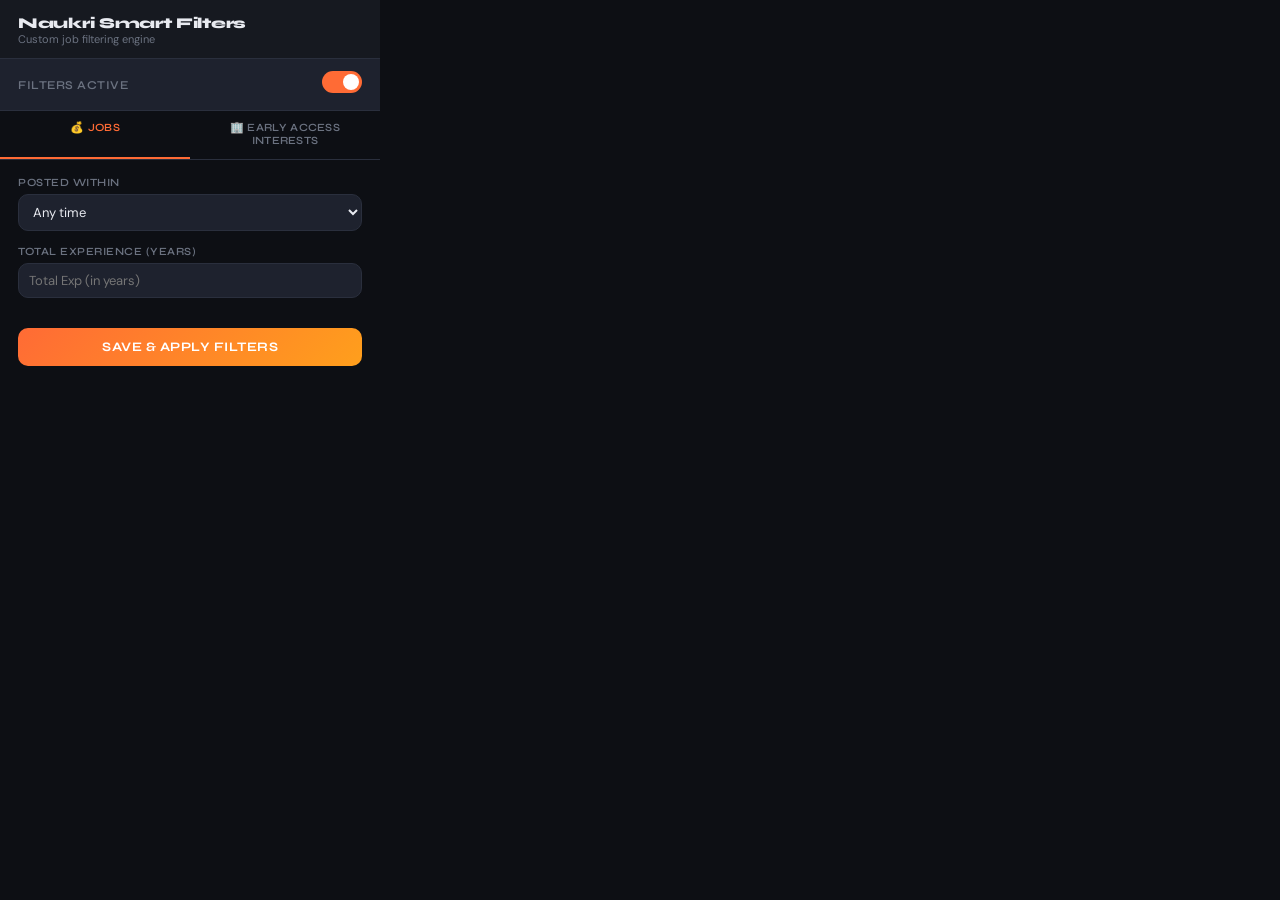
==== popup.html @ 9aeeed99 "initial commit" ====
<!DOCTYPE html>
<html lang="en">
<head>
  <meta charset="UTF-8" />
  <meta name="viewport" content="width=device-width, initial-scale=1.0"/>
  <title>Naukri Smart Filters</title>
  <link rel="preconnect" href="https://fonts.googleapis.com">
  <link href="https://fonts.googleapis.com/css2?family=Syne:wght@400;600;700;800&family=DM+Sans:wght@300;400;500&display=swap" rel="stylesheet">
  <style>
    :root {
      --bg: #0d0f14;
      --surface: #161920;
      --surface2: #1e222e;
      --border: #2a2f3d;
      --accent: #ff6b35;
      --accent2: #ff9f1c;
      --green: #2ecc71;
      --red: #e74c3c;
      --text: #e8eaf0;
      --muted: #6b7280;
      --radius: 10px;
    }
    * { box-sizing: border-box; margin: 0; padding: 0; }
    body {
      width: 380px;
      min-height: 520px;
      background: var(--bg);
      color: var(--text);
      font-family: 'DM Sans', sans-serif;
      font-size: 13px;
    }
    header {
      background: var(--surface);
      border-bottom: 1px solid var(--border);
      padding: 14px 18px 12px;
      display: flex;
      align-items: center;
      gap: 10px;
    }
    .logo {
      width: 32px; height: 32px;
      background: linear-gradient(135deg, var(--accent), var(--accent2));
      border-radius: 8px;
      display: flex; align-items: center; justify-content: center;
      font-size: 17px; font-weight: 800;
      color: #fff;
      font-family: 'Syne', sans-serif;
    }
    header h1 {
      font-family: 'Syne', sans-serif;
      font-size: 15px; font-weight: 800;
      letter-spacing: -0.3px;
    }
    header span { font-size: 11px; color: var(--muted); display: block; }
    .toggle-bar {
      display: flex; align-items: center; justify-content: space-between;
      padding: 12px 18px;
      background: var(--surface2);
      border-bottom: 1px solid var(--border);
    }
    .toggle-label { font-size: 12px; color: var(--muted); font-family: 'Syne', sans-serif; font-weight: 600; letter-spacing: 0.5px; text-transform: uppercase; }
    .toggle {
      position: relative; width: 40px; height: 22px;
    }
    .toggle input { opacity: 0; width: 0; height: 0; }
    .slider {
      position: absolute; inset: 0; cursor: pointer;
      background: var(--border); border-radius: 22px;
      transition: .3s;
    }
    .slider:before {
      content: ''; position: absolute;
      height: 16px; width: 16px;
      left: 3px; bottom: 3px;
      background: white; border-radius: 50%;
      transition: .3s;
    }
    input:checked + .slider { background: var(--accent); }
    input:checked + .slider:before { transform: translateX(18px); }

    .tabs {
      display: flex; border-bottom: 1px solid var(--border);
    }
    .tab {
      flex: 1; padding: 10px 6px;
      text-align: center; font-size: 11px;
      font-family: 'Syne', sans-serif; font-weight: 600;
      color: var(--muted); cursor: pointer;
      border-bottom: 2px solid transparent;
      transition: all .2s; letter-spacing: 0.3px;
      text-transform: uppercase;
    }
    .tab.active { color: var(--accent); border-color: var(--accent); }
    .tab:hover:not(.active) { color: var(--text); }

    .panel { display: none; padding: 16px 18px; }
    .panel.active { display: block; }

    .field-group { margin-bottom: 14px; }
    label { display: block; font-size: 11px; font-family: 'Syne', sans-serif; font-weight: 600; color: var(--muted); margin-bottom: 5px; text-transform: uppercase; letter-spacing: 0.5px; }
    input[type="text"], input[type="number"], textarea, select {
      width: 100%; padding: 8px 10px;
      background: var(--surface2); border: 1px solid var(--border);
      border-radius: var(--radius); color: var(--text);
      font-family: 'DM Sans', sans-serif; font-size: 13px;
      outline: none; transition: border .2s;
    }
    input:focus, textarea:focus, select:focus { border-color: var(--accent); }
    textarea { resize: vertical; min-height: 70px; }

    .range-row { display: flex; gap: 8px; align-items: center; }
    .range-row input { flex: 1; }
    .range-row span { color: var(--muted); font-size: 12px; }

    .tag-list { display: flex; flex-wrap: wrap; gap: 5px; margin-top: 6px; }
    .tag {
      display: inline-flex; align-items: center; gap: 4px;
      background: var(--surface2); border: 1px solid var(--border);
      border-radius: 20px; padding: 3px 9px; font-size: 11px;
    }
    .tag .remove {
      cursor: pointer; color: var(--muted); font-size: 13px;
      line-height: 1; transition: color .15s;
    }
    .tag .remove:hover { color: var(--red); }
    .tag-input-row { display: flex; gap: 6px; }
    .tag-input-row input { flex: 1; }
    .btn-sm {
      padding: 7px 12px; border-radius: var(--radius);
      background: var(--accent); color: #fff;
      border: none; cursor: pointer; font-size: 12px;
      font-family: 'Syne', sans-serif; font-weight: 700;
      white-space: nowrap; transition: opacity .2s;
    }
    .btn-sm:hover { opacity: .85; }
    .btn-sm.secondary { background: var(--surface2); border: 1px solid var(--border); color: var(--text); }

    .save-btn {
      display: block; width: calc(100% - 36px); margin: 0 18px 16px;
      padding: 11px; border-radius: var(--radius);
      background: linear-gradient(135deg, var(--accent), var(--accent2));
      color: #fff; border: none; cursor: pointer;
      font-size: 13px; font-family: 'Syne', sans-serif; font-weight: 700;
      letter-spacing: 0.5px; text-transform: uppercase;
      transition: opacity .2s, transform .1s;
    }
    .save-btn:hover { opacity: .9; transform: translateY(-1px); }
    .save-btn:active { transform: translateY(0); }

    .stats-grid {
      display: grid; grid-template-columns: 1fr 1fr;
      gap: 10px; margin-bottom: 14px;
    }
    .stat-card {
      background: var(--surface2); border: 1px solid var(--border);
      border-radius: var(--radius); padding: 12px;
      text-align: center;
    }
    .stat-card .num { font-size: 22px; font-family: 'Syne', sans-serif; font-weight: 800; }
    .stat-card .lbl { font-size: 10px; color: var(--muted); margin-top: 2px; text-transform: uppercase; letter-spacing: 0.5px; }
    .num.green { color: var(--green); }
    .num.red { color: var(--red); }
    .num.orange { color: var(--accent); }

    .info-box {
      background: var(--surface2); border: 1px solid var(--border);
      border-left: 3px solid var(--accent);
      border-radius: var(--radius); padding: 10px 12px;
      font-size: 12px; color: var(--muted); line-height: 1.6;
    }
    .toast {
      position: fixed; bottom: 12px; left: 50%; transform: translateX(-50%);
      background: var(--green); color: #fff; padding: 8px 18px;
      border-radius: 20px; font-size: 12px; font-family: 'Syne', sans-serif;
      font-weight: 700; letter-spacing: 0.5px;
      opacity: 0; transition: opacity .3s; pointer-events: none;
    }
    .toast.show { opacity: 1; }

    .divider { border: none; border-top: 1px solid var(--border); margin: 12px 0; }

    .checkbox-row {
      display: flex; align-items: center; gap: 8px;
      margin-bottom: 8px; cursor: pointer;
    }
    .checkbox-row input[type="checkbox"] {
      width: 15px; height: 15px; accent-color: var(--accent); cursor: pointer;
    }
    .checkbox-row span { font-size: 12px; }
  </style>
</head>
<body>
  <header>
    <div>
      <h1>Naukri Smart Filters</h1>
      <span>Custom job filtering engine</span>
    </div>
  </header>

  <div class="toggle-bar">
    <span class="toggle-label">Filters Active</span>
    <label class="toggle">
      <input type="checkbox" id="masterToggle" checked>
      <span class="slider"></span>
    </label>
  </div>

  <div class="tabs">
    <div class="tab active" data-tab="jobs">💰 Jobs</div>
    <div class="tab" data-tab="interests">🏢 Early Access Interests</div>
  </div>

  <!-- JOBS PANEL -->
  <div class="panel active" id="panel-jobs">
    <div class="field-group">
      <label>Posted Within</label>
      <select id="postedWithin">
        <option value="">Any time</option>
        <option value="1">Last 1 day</option>
        <option value="3">Last 3 days</option>
        <option value="7">Last 7 days</option>
        <option value="15">Last 15 days</option>
        <option value="30">Last 30 days</option>
      </select>
    </div>
    <div class="field-group">
      <label>Total Experience (Years)</label>
      <input type="number" id="totalExp" placeholder="Total Exp (in years)" min="0" max="50" />
    </div>
  </div>

  <!-- EARLY ACCESS INTERESTS PANEL -->
  <div class="panel" id="panel-interests">
    <div class="stats-grid">
      <div class="stat-card">
        <div class="num green" id="visibleCount">–</div>
        <div class="lbl">Visible Jobs</div>
      </div>
      <div class="stat-card">
        <div class="num red" id="hiddenCount">–</div>
        <div class="lbl">Filtered Out</div>
      </div>
      <div class="stat-card">
        <div class="num orange" id="totalCount">–</div>
        <div class="lbl">Total Found</div>
      </div>
      <div class="stat-card">
        <div class="num" id="filterRatio" style="color:var(--accent2)">–</div>
        <div class="lbl">Filter Rate</div>
      </div>
    </div>
    <div class="info-box">
      Filters apply automatically as you browse Naukri. Refresh the page after saving filters to re-apply them to current results.
    </div>
    <hr class="divider"/>
    <button class="btn-sm secondary" id="resetStats" style="width:100%;margin-bottom:8px">Reset Stats</button>
    <button class="btn-sm secondary" id="clearAll" style="width:100%">Clear All Filters</button>
  </div>

  <button class="save-btn" id="saveBtn">Save & Apply Filters</button>
  <div class="toast" id="toast">✓ Filters saved!</div>

  <script src="popup.js"></script>
</body>
</html>
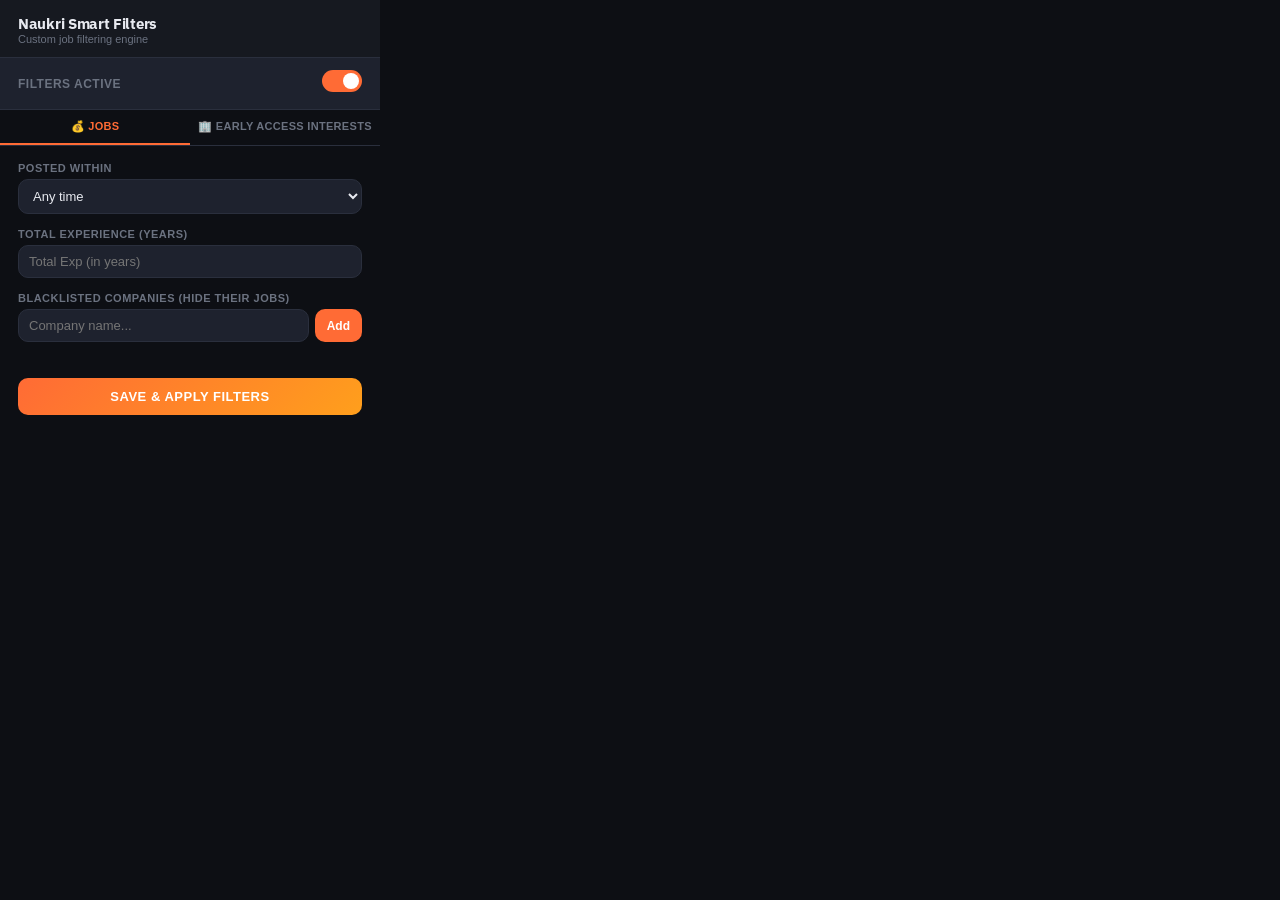
==== commit 032c3556: "add company blacklist filter" ====
--- a/popup.html
+++ b/popup.html
@@ -5,7 +5,7 @@
   <meta name="viewport" content="width=device-width, initial-scale=1.0"/>
   <title>Naukri Smart Filters</title>
   <link rel="preconnect" href="https://fonts.googleapis.com">
-  <link href="https://fonts.googleapis.com/css2?family=Syne:wght@400;600;700;800&family=DM+Sans:wght@300;400;500&display=swap" rel="stylesheet">
+  <link href="https://fonts.googleapis.com/css2?family=IBM+Plex+Sans:ital,wght@0,300;0,400;0,500;0,600;1,300&family=IBM+Plex+Mono:wght@400;500;600&display=swap" rel="stylesheet">
   <style>
     :root {
       --bg: #0d0f14;
@@ -44,10 +44,10 @@
       display: flex; align-items: center; justify-content: center;
       font-size: 17px; font-weight: 800;
       color: #fff;
-      font-family: 'Syne', sans-serif;
+      font-family: 'IBM Plex Sans', sans-serif;
     }
     header h1 {
-      font-family: 'Syne', sans-serif;
+      font-family: 'IBM Plex Sans', sans-serif;
       font-size: 15px; font-weight: 800;
       letter-spacing: -0.3px;
     }
@@ -58,7 +58,7 @@
       background: var(--surface2);
       border-bottom: 1px solid var(--border);
     }
-    .toggle-label { font-size: 12px; color: var(--muted); font-family: 'Syne', sans-serif; font-weight: 600; letter-spacing: 0.5px; text-transform: uppercase; }
+    .toggle-label { font-size: 12px; color: var(--muted); font-family: 'DM Sans', sans-serif; font-weight: 600; letter-spacing: 0.5px; text-transform: uppercase; }
     .toggle {
       position: relative; width: 40px; height: 22px;
     }
@@ -84,7 +84,8 @@
     .tab {
       flex: 1; padding: 10px 6px;
       text-align: center; font-size: 11px;
-      font-family: 'Syne', sans-serif; font-weight: 600;
+      font-family: 'DM Sans', sans-serif;
+      font-weight: 600;
       color: var(--muted); cursor: pointer;
       border-bottom: 2px solid transparent;
       transition: all .2s; letter-spacing: 0.3px;
@@ -97,7 +98,7 @@
     .panel.active { display: block; }
 
     .field-group { margin-bottom: 14px; }
-    label { display: block; font-size: 11px; font-family: 'Syne', sans-serif; font-weight: 600; color: var(--muted); margin-bottom: 5px; text-transform: uppercase; letter-spacing: 0.5px; }
+    label { display: block; font-size: 11px; font-family: 'DM Sans', sans-serif; font-weight: 600; color: var(--muted); margin-bottom: 5px; text-transform: uppercase; letter-spacing: 0.5px; }
     input[type="text"], input[type="number"], textarea, select {
       width: 100%; padding: 8px 10px;
       background: var(--surface2); border: 1px solid var(--border);
@@ -129,7 +130,7 @@
       padding: 7px 12px; border-radius: var(--radius);
       background: var(--accent); color: #fff;
       border: none; cursor: pointer; font-size: 12px;
-      font-family: 'Syne', sans-serif; font-weight: 700;
+      font-family: 'DM Sans', sans-serif; font-weight: 700;
       white-space: nowrap; transition: opacity .2s;
     }
     .btn-sm:hover { opacity: .85; }
@@ -140,7 +141,7 @@
       padding: 11px; border-radius: var(--radius);
       background: linear-gradient(135deg, var(--accent), var(--accent2));
       color: #fff; border: none; cursor: pointer;
-      font-size: 13px; font-family: 'Syne', sans-serif; font-weight: 700;
+      font-size: 13px; font-family: 'DM Sans', sans-serif; font-weight: 700;
       letter-spacing: 0.5px; text-transform: uppercase;
       transition: opacity .2s, transform .1s;
     }
@@ -156,7 +157,7 @@
       border-radius: var(--radius); padding: 12px;
       text-align: center;
     }
-    .stat-card .num { font-size: 22px; font-family: 'Syne', sans-serif; font-weight: 800; }
+    .stat-card .num { font-size: 22px; font-family: 'DM Sans', sans-serif; font-weight: 800; }
     .stat-card .lbl { font-size: 10px; color: var(--muted); margin-top: 2px; text-transform: uppercase; letter-spacing: 0.5px; }
     .num.green { color: var(--green); }
     .num.red { color: var(--red); }
@@ -171,7 +172,7 @@
     .toast {
       position: fixed; bottom: 12px; left: 50%; transform: translateX(-50%);
       background: var(--green); color: #fff; padding: 8px 18px;
-      border-radius: 20px; font-size: 12px; font-family: 'Syne', sans-serif;
+      border-radius: 20px; font-size: 12px; font-family: 'DM Sans', sans-serif;
       font-weight: 700; letter-spacing: 0.5px;
       opacity: 0; transition: opacity .3s; pointer-events: none;
     }
@@ -192,6 +193,7 @@
 <body>
   <header>
     <div>
+      <!-- <span class='logo'>N</span> -->
       <h1>Naukri Smart Filters</h1>
       <span>Custom job filtering engine</span>
     </div>
@@ -227,6 +229,18 @@
       <label>Total Experience (Years)</label>
       <input type="number" id="totalExp" placeholder="Total Exp (in years)" min="0" max="50" />
     </div>
+    <!-- <div class="field-group"> -->
+    <!--   <label>Expected Salary (LPA)</label> -->
+    <!--   <input type="number" id="expSalary" placeholder="Expected Salary (in LPA)" min="0" max="200" /> -->
+    <!-- </div> -->
+    <div class="field-group">
+      <label>Blacklisted Companies (hide their jobs)</label>
+      <div class="tag-input-row">
+        <input type="text" id="blacklistInput" placeholder="Company name..." />
+        <button class="btn-sm" id="addBlacklist">Add</button>
+      </div>
+      <div class="tag-list" id="blacklistTags"></div>
+    </div>
   </div>
 
   <!-- EARLY ACCESS INTERESTS PANEL -->
